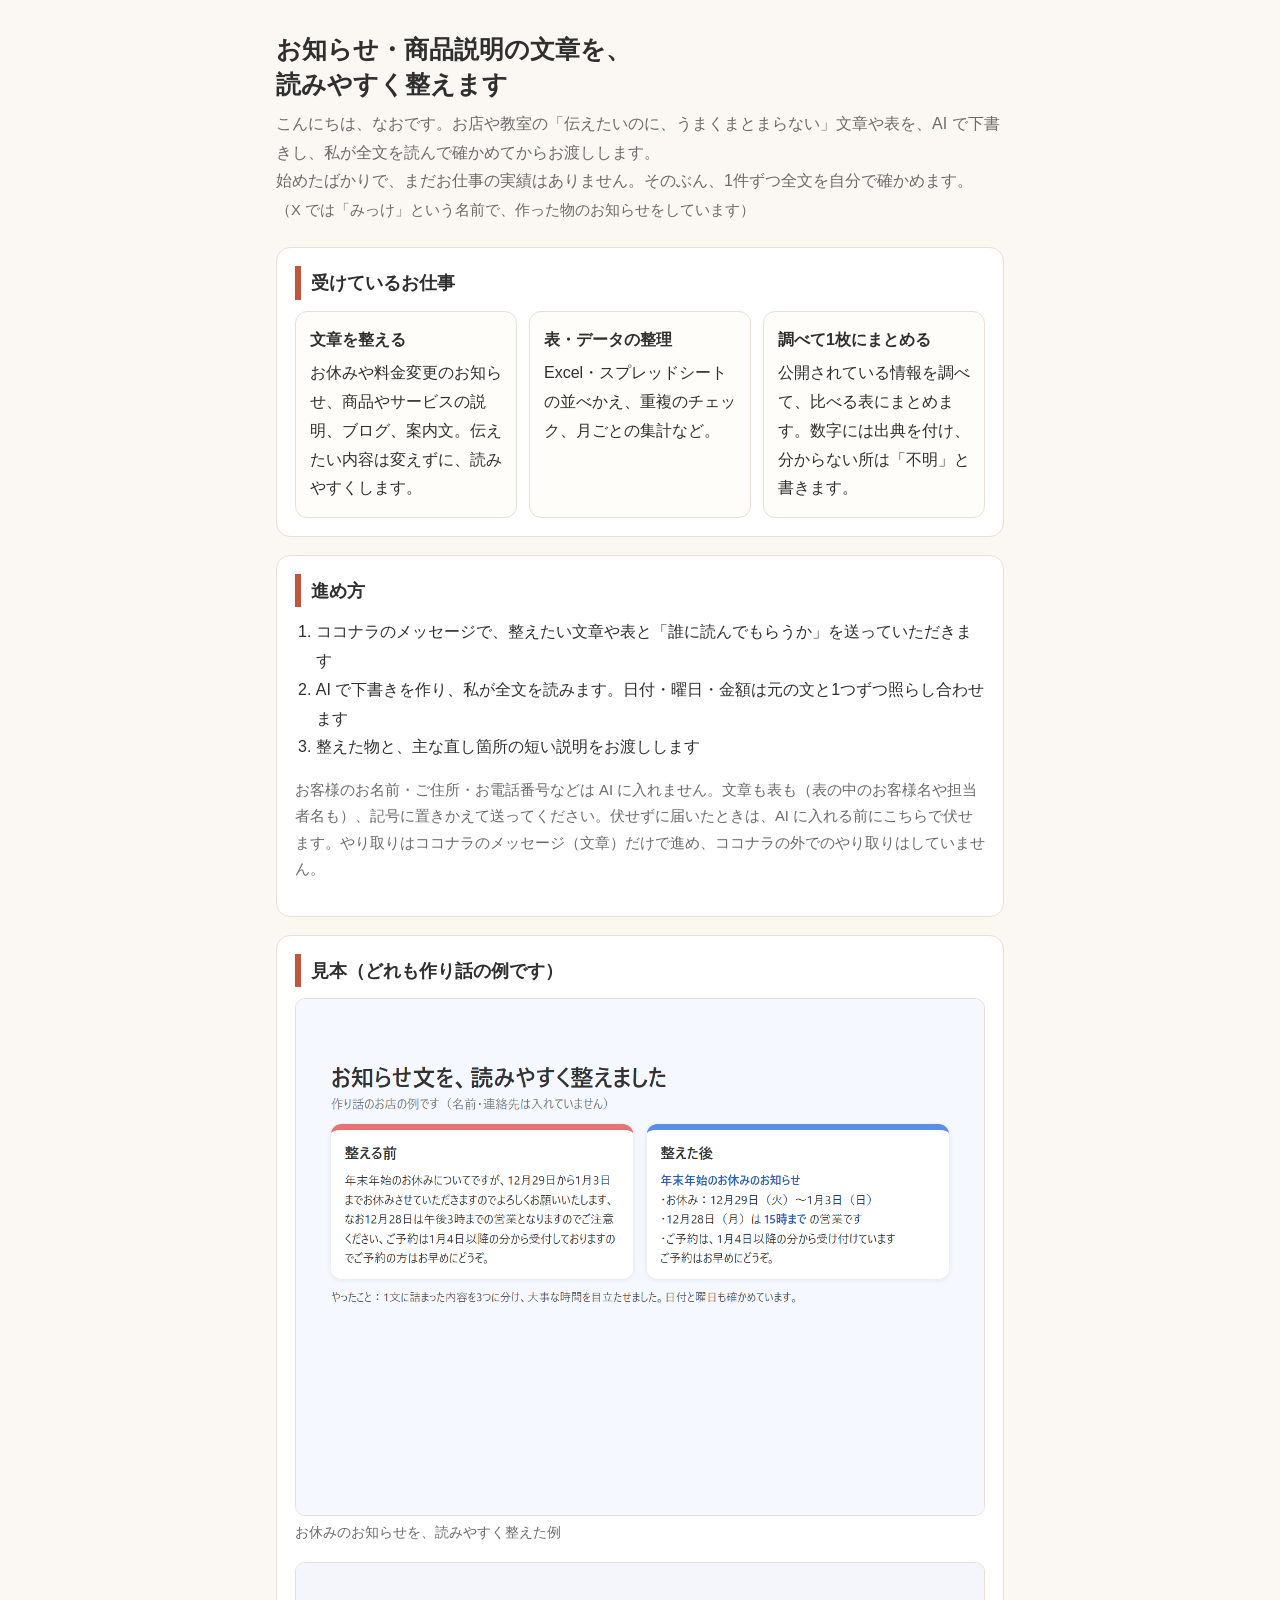
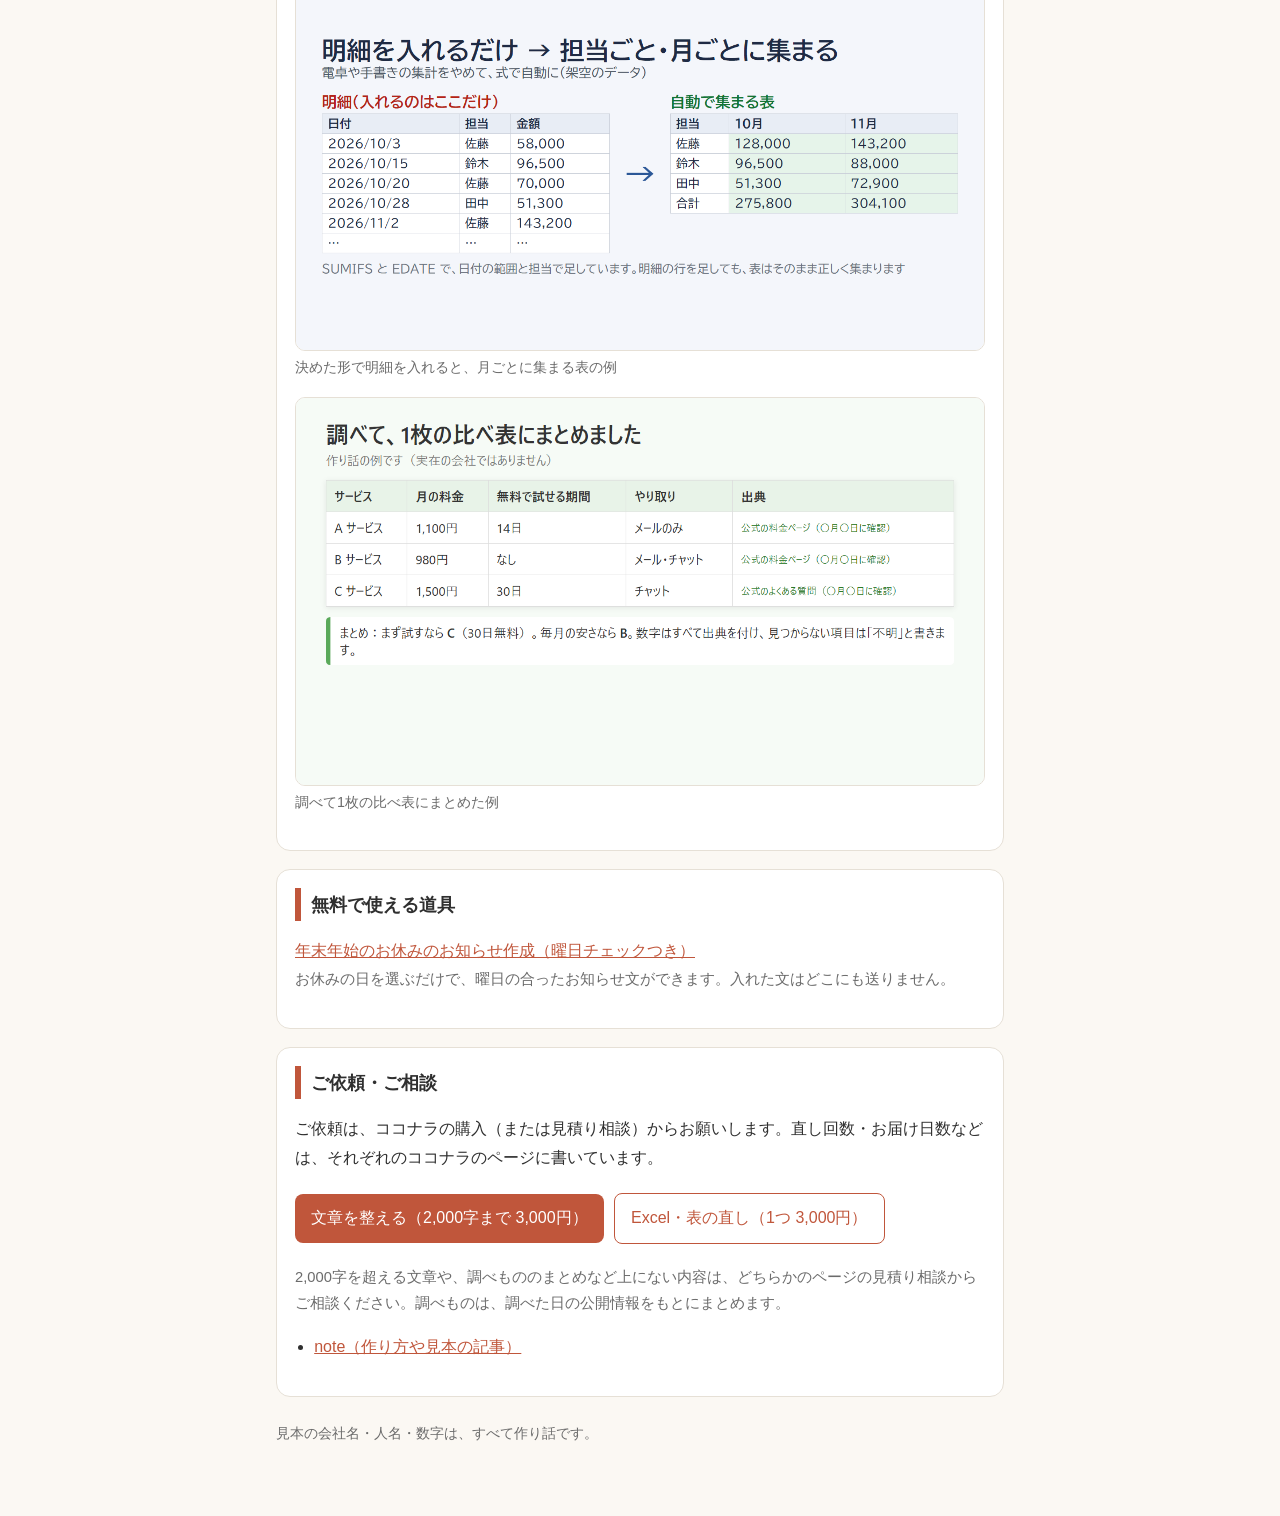
==== about/index.html @ a38bf7bc "自己紹介のページを追加" ====
<!doctype html>
<html lang="ja">
<head>
<meta charset="utf-8">
<meta name="viewport" content="width=device-width, initial-scale=1">
<title>なお｜お知らせ・商品説明の文章を読みやすく整えます</title>
<meta name="description" content="お店・教室のお知らせ、商品説明、表の整理、調べもののまとめを、AI で下書きし、全文を読んで確かめてからお渡しします。">
<style>
:root{--bg:#fbf8f3;--card:#fff;--ink:#2f2f2f;--sub:#6b6b6b;--line:#e6e0d6;--accent:#c0563b}
*{box-sizing:border-box}
html,body{overflow-x:hidden}
body{margin:0;background:var(--bg);color:var(--ink);font-family:"Hiragino Sans","Yu Gothic UI","Meiryo",sans-serif;line-height:1.8}
main{max-width:760px;margin:0 auto;padding:28px 16px 56px}
h1{font-size:1.55rem;line-height:1.4;margin:.2em 0 .3em}
h2{font-size:1.15rem;margin:0 0 .6em;border-left:6px solid var(--accent);padding-left:10px}
.lead{color:var(--sub);margin:0 0 1.4em}
.card{background:var(--card);border:1px solid var(--line);border-radius:14px;padding:18px;margin:0 0 18px}
.grid{display:grid;grid-template-columns:1fr;gap:12px}
@media(min-width:640px){.grid{grid-template-columns:1fr 1fr 1fr}}
.svc{border:1px solid var(--line);border-radius:12px;padding:14px;background:#fffdf9}
.svc b{display:block;margin-bottom:.3em}
ol.flow{padding-left:1.3em;margin:.2em 0}
figure{margin:0 0 16px}
figure img{width:100%;height:auto;border:1px solid var(--line);border-radius:10px;display:block}
figcaption{font-size:.9rem;color:var(--sub);margin-top:4px}
.btn{display:inline-block;background:var(--accent);color:#fff;text-decoration:none;border-radius:8px;padding:10px 16px;margin:4px 6px 4px 0}
.btn.sub{background:#fff;color:var(--accent);border:1px solid var(--accent)}
ul.links{padding-left:1.2em}
.note{font-size:.92rem;color:var(--sub)}
a{color:var(--accent)}
footer{font-size:.88rem;color:var(--sub);margin-top:24px}
</style>
</head>
<body>
<main>
<h1>お知らせ・商品説明の文章を、<br>読みやすく整えます</h1>
<p class="lead">こんにちは、なおです。お店や教室の「伝えたいのに、うまくまとまらない」文章や表を、AI で下書きし、私が全文を読んで確かめてからお渡しします。<br>始めたばかりで、まだお仕事の実績はありません。そのぶん、1件ずつ全文を自分で確かめます。<br><span class="note">（X では「みっけ」という名前で、作った物のお知らせをしています）</span></p>

<section class="card">
<h2>受けているお仕事</h2>
<div class="grid">
<div class="svc"><b>文章を整える</b>お休みや料金変更のお知らせ、商品やサービスの説明、ブログ、案内文。伝えたい内容は変えずに、読みやすくします。</div>
<div class="svc"><b>表・データの整理</b>Excel・スプレッドシートの並べかえ、重複のチェック、月ごとの集計など。</div>
<div class="svc"><b>調べて1枚にまとめる</b>公開されている情報を調べて、比べる表にまとめます。数字には出典を付け、分からない所は「不明」と書きます。</div>
</div>
</section>

<section class="card">
<h2>進め方</h2>
<ol class="flow">
<li>ココナラのメッセージで、整えたい文章や表と「誰に読んでもらうか」を送っていただきます</li>
<li>AI で下書きを作り、私が全文を読みます。日付・曜日・金額は元の文と1つずつ照らし合わせます</li>
<li>整えた物と、主な直し箇所の短い説明をお渡しします</li>
</ol>
<p class="note">お客様のお名前・ご住所・お電話番号などは AI に入れません。文章も表も（表の中のお客様名や担当者名も）、記号に置きかえて送ってください。伏せずに届いたときは、AI に入れる前にこちらで伏せます。やり取りはココナラのメッセージ（文章）だけで進め、ココナラの外でのやり取りはしていません。</p>
</section>

<section class="card">
<h2>見本（どれも作り話の例です）</h2>
<figure><img src="sample-oshirase.png" alt="お休みのお知らせ文を、整える前と後で並べた見本" loading="lazy"><figcaption>お休みのお知らせを、読みやすく整えた例</figcaption></figure>
<figure><img src="sample-table.png" alt="明細を入れると担当ごと・月ごとに集まる表の見本" loading="lazy"><figcaption>決めた形で明細を入れると、月ごとに集まる表の例</figcaption></figure>
<figure><img src="sample-hikaku.png" alt="3つのサービスを料金・試せる期間などで比べた表の見本" loading="lazy"><figcaption>調べて1枚の比べ表にまとめた例</figcaption></figure>
</section>

<section class="card">
<h2>無料で使える道具</h2>
<p><a href="../">年末年始のお休みのお知らせ作成（曜日チェックつき）</a><br>
<span class="note">お休みの日を選ぶだけで、曜日の合ったお知らせ文ができます。入れた文はどこにも送りません。</span></p>
</section>

<section class="card">
<h2>ご依頼・ご相談</h2>
<p>ご依頼は、ココナラの購入（または見積り相談）からお願いします。直し回数・お届け日数などは、それぞれのココナラのページに書いています。</p>
<p><a class="btn" href="https://coconala.com/services/4492227" target="_blank" rel="noopener">文章を整える（2,000字まで 3,000円）</a>
<a class="btn sub" href="https://coconala.com/services/4482925" target="_blank" rel="noopener">Excel・表の直し（1つ 3,000円）</a></p>
<p class="note">2,000字を超える文章や、調べもののまとめなど上にない内容は、どちらかのページの見積り相談からご相談ください。調べものは、調べた日の公開情報をもとにまとめます。</p>
<ul class="links">
<li><a href="https://note.com/nao_mojiokoshi" target="_blank" rel="noopener">note（作り方や見本の記事）</a></li>
</ul>
</section>

<footer>
<p>見本の会社名・人名・数字は、すべて作り話です。</p>
</footer>
</main>
</body>
</html>
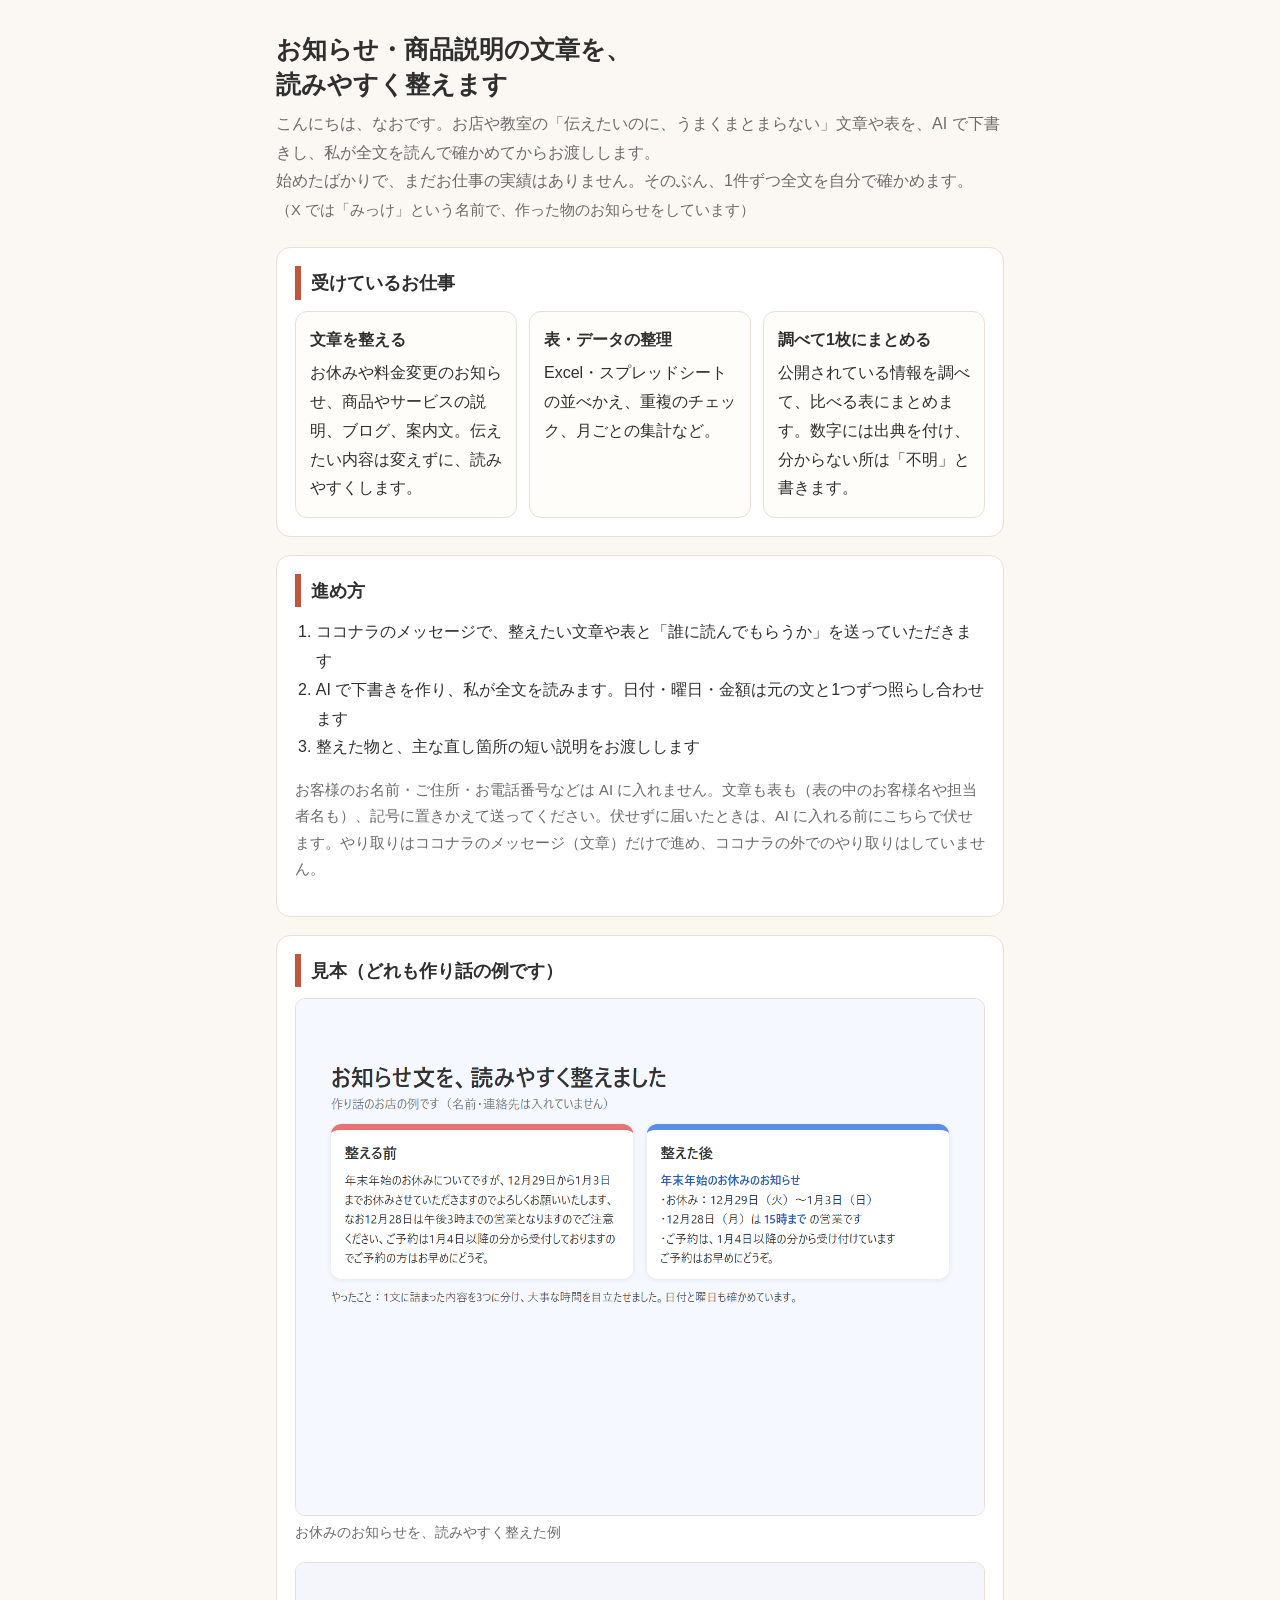
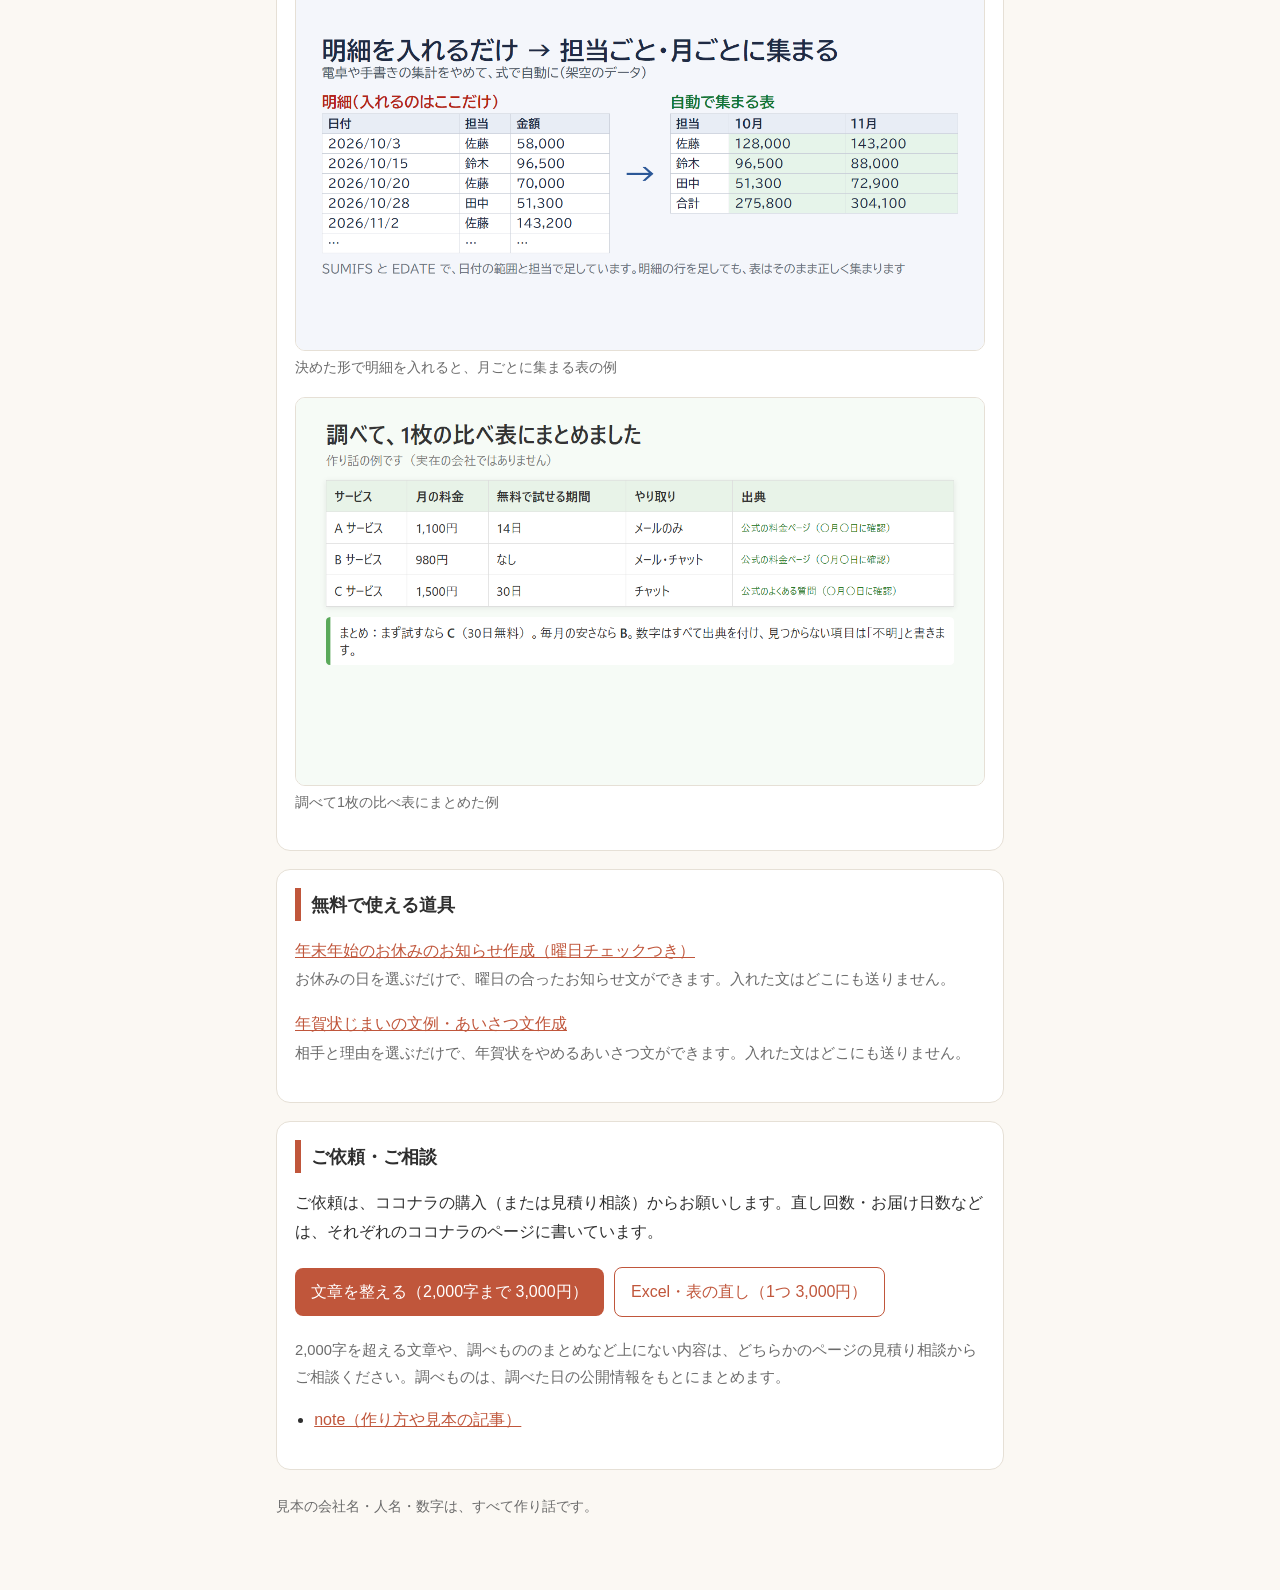
==== commit 8248b871: "ホームページに年賀状じまいページへのリンクを追加" ====
--- a/about/index.html
+++ b/about/index.html
@@ -66,6 +66,8 @@
 <h2>無料で使える道具</h2>
 <p><a href="../">年末年始のお休みのお知らせ作成（曜日チェックつき）</a><br>
 <span class="note">お休みの日を選ぶだけで、曜日の合ったお知らせ文ができます。入れた文はどこにも送りません。</span></p>
+<p><a href="../nengajou/">年賀状じまいの文例・あいさつ文作成</a><br>
+<span class="note">相手と理由を選ぶだけで、年賀状をやめるあいさつ文ができます。入れた文はどこにも送りません。</span></p>
 </section>
 
 <section class="card">
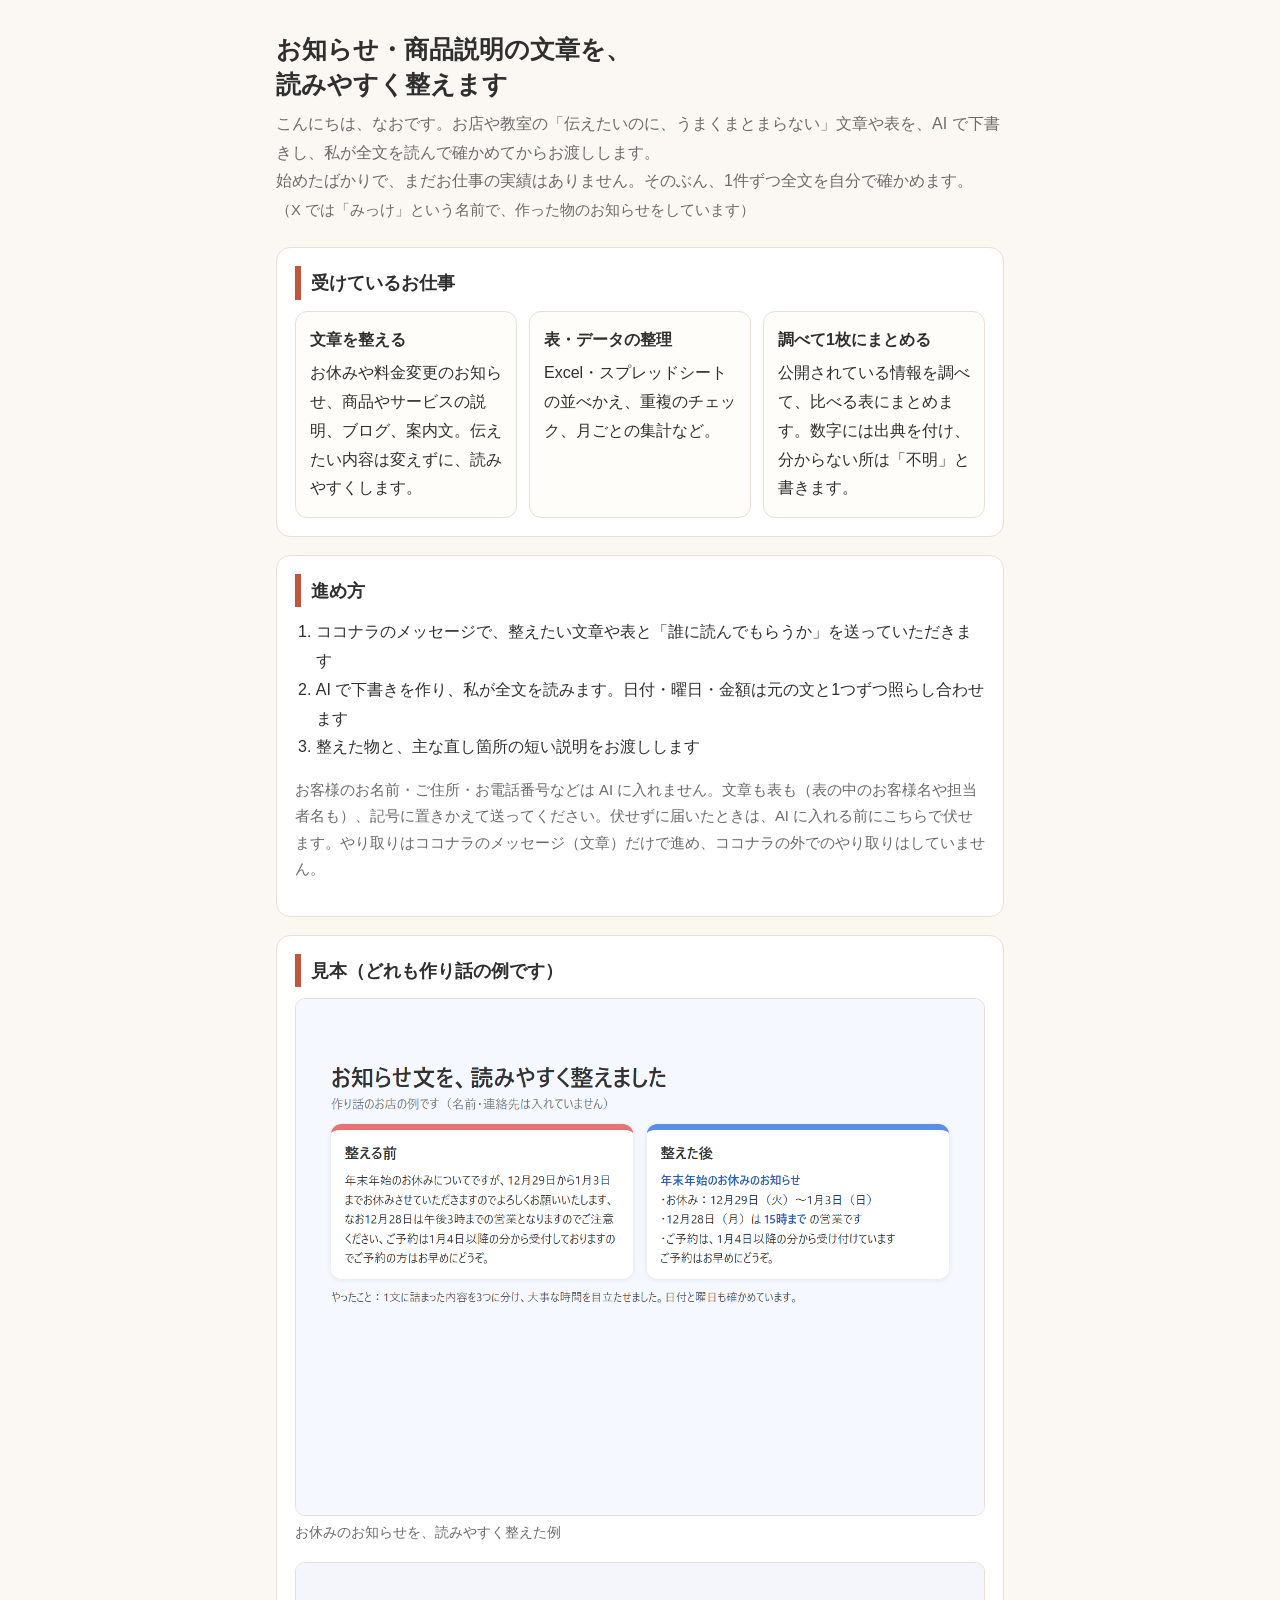
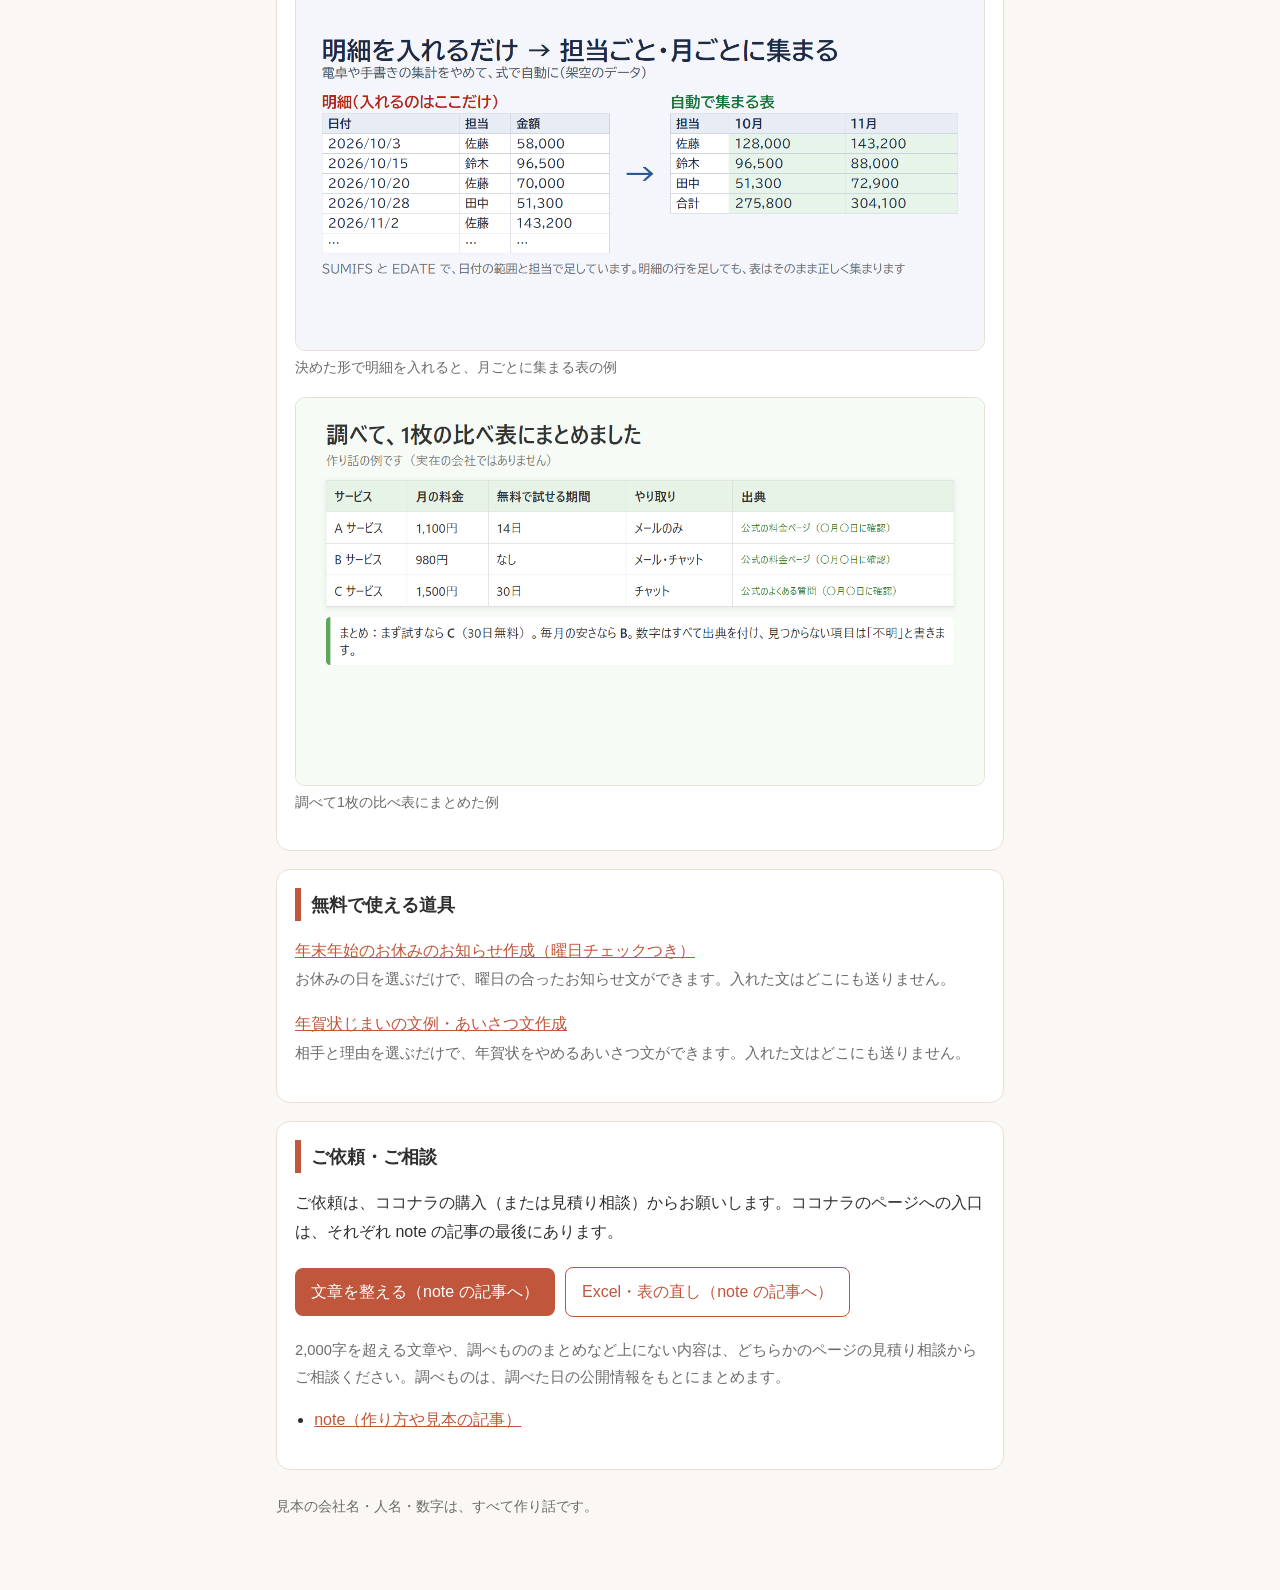
==== commit 07494b3f: "自己紹介：ココナラへの直接のリンクを note の記事への案内に差し替え" ====
--- a/about/index.html
+++ b/about/index.html
@@ -72,9 +72,9 @@
 
 <section class="card">
 <h2>ご依頼・ご相談</h2>
-<p>ご依頼は、ココナラの購入（または見積り相談）からお願いします。直し回数・お届け日数などは、それぞれのココナラのページに書いています。</p>
-<p><a class="btn" href="https://coconala.com/services/4492227" target="_blank" rel="noopener">文章を整える（2,000字まで 3,000円）</a>
-<a class="btn sub" href="https://coconala.com/services/4482925" target="_blank" rel="noopener">Excel・表の直し（1つ 3,000円）</a></p>
+<p>ご依頼は、ココナラの購入（または見積り相談）からお願いします。ココナラのページへの入口は、それぞれ note の記事の最後にあります。</p>
+<p><a class="btn" href="https://note.com/nao_mojiokoshi/n/ne5d1650b93f5" target="_blank" rel="noopener">文章を整える（note の記事へ）</a>
+<a class="btn sub" href="https://note.com/nao_mojiokoshi/n/n16e32a7e1515" target="_blank" rel="noopener">Excel・表の直し（note の記事へ）</a></p>
 <p class="note">2,000字を超える文章や、調べもののまとめなど上にない内容は、どちらかのページの見積り相談からご相談ください。調べものは、調べた日の公開情報をもとにまとめます。</p>
 <ul class="links">
 <li><a href="https://note.com/nao_mojiokoshi" target="_blank" rel="noopener">note（作り方や見本の記事）</a></li>
